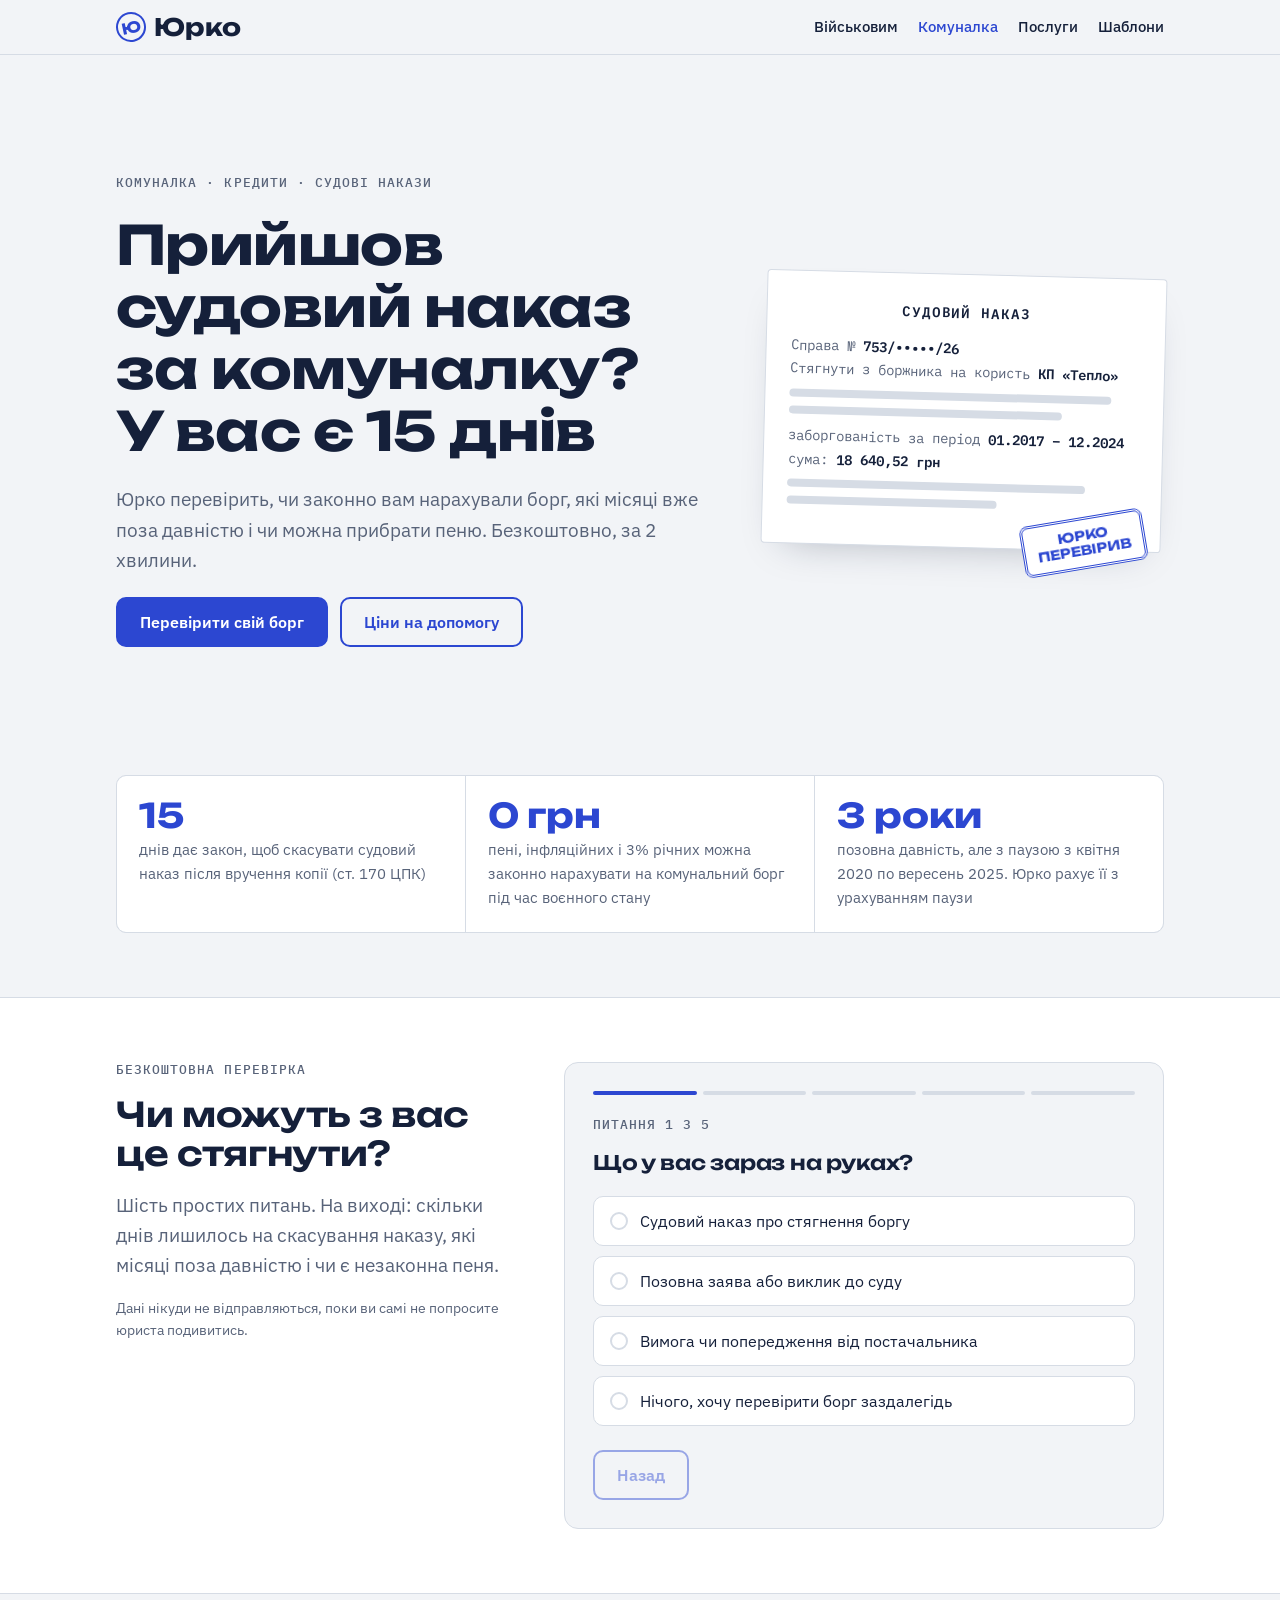
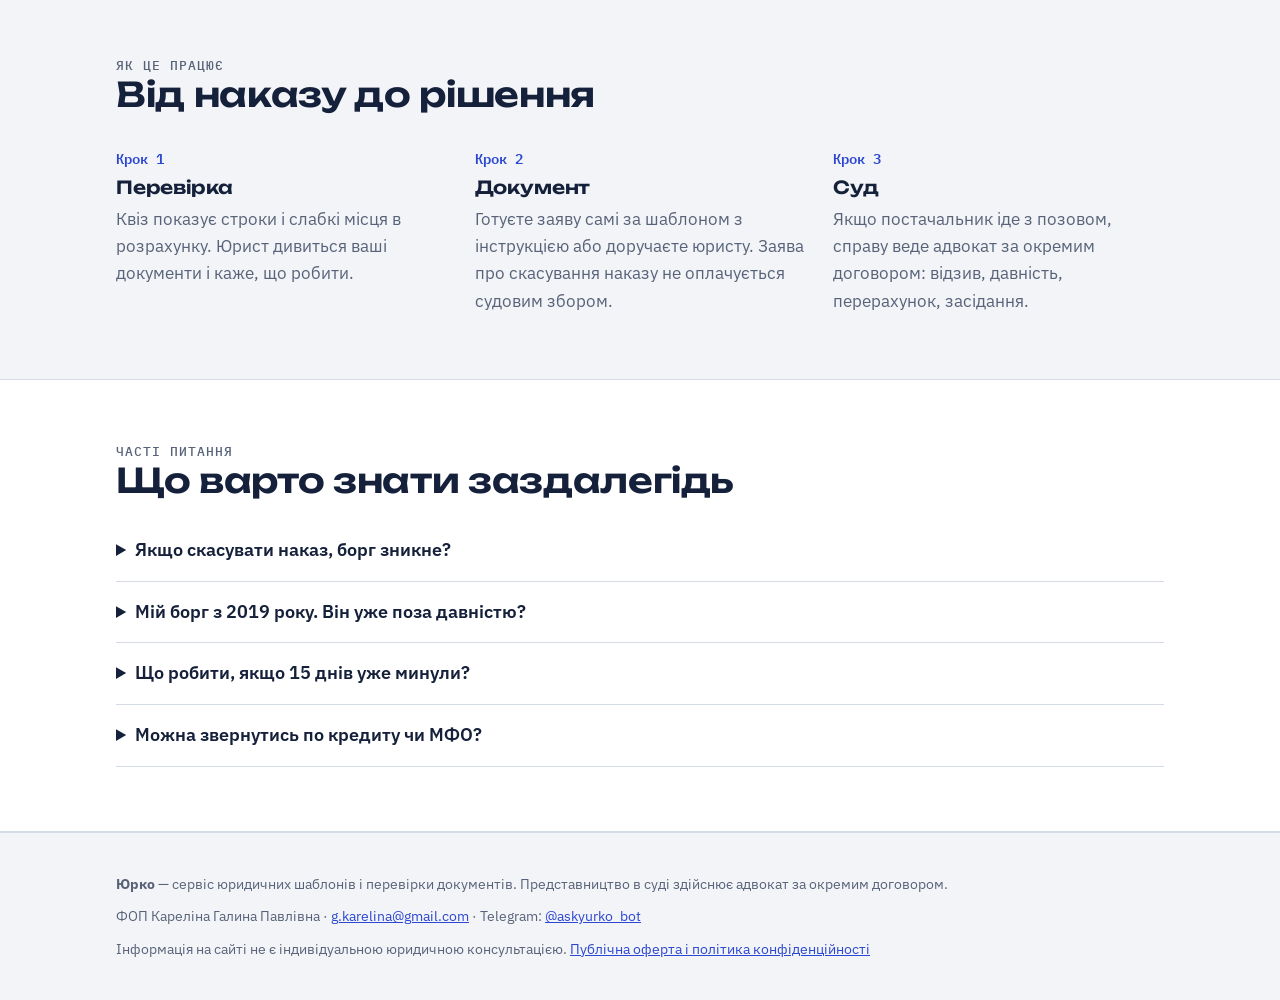
==== komunalka.html @ 77c4c66b "Кредити військовим — головний напрям: новий квіз, пакети, 4 шаблони, код від побратима; комуналка — " ====
<!doctype html>
<html lang="uk">
<head>
<meta charset="utf-8">
<meta name="viewport" content="width=device-width, initial-scale=1, viewport-fit=cover">
<title>Юрко — борг за комуналку</title>
<meta name="claude:viewport-fit-sides" content="cover">
<meta name="description" content="Прийшов судовий наказ за комуналку? Перевірте за 2 хвилини, чи все нараховано законно, і скільки днів лишилось на скасування.">
<meta property="og:title" content="Юрко — перевірка боргу за комуналку">
<meta property="og:description" content="Безкоштовна перевірка: давність, пеня, строк на скасування судового наказу.">
<link rel="preconnect" href="https://fonts.googleapis.com">
<link rel="preconnect" href="https://fonts.gstatic.com" crossorigin>
<link rel="stylesheet" href="https://fonts.googleapis.com/css2?family=Unbounded:wght@500;600;700&family=IBM+Plex+Sans:wght@400;500;600&family=IBM+Plex+Mono:wght@400;500;600&display=swap&subset=cyrillic">
<link rel="stylesheet" href="assets/style.css">
<!-- Meta Pixel / Google tag: вставити після створення рекламних акаунтів (див. README) -->
</head>
<body>

<header class="top">
  <div class="wrap">
    <a class="logo" href="index.html"><span>Ю</span>Юрко</a>
    <nav class="nav" aria-label="Головне меню">
      <a href="index.html">Військовим</a>
      <a href="komunalka.html" aria-current="page">Комуналка</a>
      <a href="poslugy.html">Послуги</a>
      <a href="magazyn.html">Шаблони</a>
    </nav>
  </div>
</header>

<main>
  <section class="hero">
    <div class="wrap">
      <div class="copy">
        <p class="eyebrow">Комуналка · кредити · судові накази</p>
        <h1>Прийшов судовий наказ за комуналку? У вас є 15&nbsp;днів</h1>
        <p class="lead">Юрко перевірить, чи законно вам нарахували борг, які місяці вже поза давністю і чи можна прибрати пеню. Безкоштовно, за 2 хвилини.</p>
        <div class="actions">
          <a class="btn" href="#perevirka">Перевірити свій борг</a>
          <a class="btn ghost" href="poslugy.html">Ціни на допомогу</a>
        </div>
      </div>
      <div class="doc" aria-hidden="true">
        <div class="t">СУДОВИЙ НАКАЗ</div>
        <div>Справа № <b>753/•••••/26</b></div>
        <div>Стягнути з боржника на користь <b>КП «Тепло»</b></div>
        <div class="ln" style="width:92%"></div>
        <div class="ln" style="width:78%"></div>
        <div>заборгованість за період <b>01.2017 – 12.2024</b></div>
        <div>сума: <b>18 640,52 грн</b></div>
        <div class="ln" style="width:85%"></div>
        <div class="ln" style="width:60%"></div>
        <div class="stamp">ЮРКО<br>ПЕРЕВІРИВ</div>
      </div>
    </div>
  </section>

  <section style="padding-top:0">
    <div class="wrap">
      <div class="facts">
        <div><span class="n mono">15</span><p>днів дає закон, щоб скасувати судовий наказ після вручення копії (ст. 170 ЦПК)</p></div>
        <div><span class="n mono">0&nbsp;грн</span><p>пені, інфляційних і 3% річних можна законно нарахувати на комунальний борг під час воєнного стану</p></div>
        <div><span class="n mono">3&nbsp;роки</span><p>позовна давність, але з паузою з квітня 2020 по вересень 2025. Юрко рахує її з урахуванням паузи</p></div>
      </div>
    </div>
  </section>

  <section class="band" id="perevirka">
    <div class="wrap quiz">
      <div class="intro">
        <p class="eyebrow">Безкоштовна перевірка</p>
        <h2>Чи можуть з вас це стягнути?</h2>
        <p class="lead">Шість простих питань. На виході: скільки днів лишилось на скасування наказу, які місяці поза давністю і чи є незаконна пеня.</p>
        <p class="note">Дані нікуди не відправляються, поки ви самі не попросите юриста подивитись.</p>
      </div>
      <div class="panel" id="quiz" aria-live="polite">
        <noscript>Для перевірки увімкніть JavaScript або напишіть нам у Telegram.</noscript>
      </div>
    </div>
  </section>

  <section>
    <div class="wrap">
      <p class="eyebrow">Як це працює</p>
      <h2>Від наказу до рішення</h2>
      <div class="steps">
        <div><span class="k">Крок 1</span><h3>Перевірка</h3><p>Квіз показує строки і слабкі місця в розрахунку. Юрист дивиться ваші документи і каже, що робити.</p></div>
        <div><span class="k">Крок 2</span><h3>Документ</h3><p>Готуєте заяву самі за шаблоном з інструкцією або доручаєте юристу. Заява про скасування наказу не оплачується судовим збором.</p></div>
        <div><span class="k">Крок 3</span><h3>Суд</h3><p>Якщо постачальник іде з позовом, справу веде адвокат за окремим договором: відзив, давність, перерахунок, засідання.</p></div>
      </div>
    </div>
  </section>

  <section class="band">
    <div class="wrap">
      <p class="eyebrow">Часті питання</p>
      <h2>Що варто знати заздалегідь</h2>
      <div style="margin-top:20px">
        <details><summary>Якщо скасувати наказ, борг зникне?</summary><p>Ні. Скасування наказу означає, що постачальник має подати звичайний позов, і суд розгляне справу з вашою участю. Там можна заявити про давність, оскаржити розрахунок і прибрати пеню. Якщо борг реальний і в межах давності, сплатити доведеться саме його.</p></details>
        <details><summary>Мій борг з 2019 року. Він уже поза давністю?</summary><p>Найімовірніше, ні. З 2 квітня 2020 по 3 вересня 2025 року давність не спливала, а з 4 вересня 2025 продовжилась з того місця, де зупинилась. Через це зараз поза давністю лише борги приблизно до весни 2018 року. Квіз рахує це для кожного місяця.</p></details>
        <details><summary>Що робити, якщо 15 днів уже минули?</summary><p>Подати заяву про скасування наказу разом з клопотанням про поновлення строку і пояснити поважну причину: не отримували лист, лікування, служба, виїзд. Тут краще порадитись з юристом.</p></details>
        <details><summary>Можна звернутись по кредиту чи МФО?</summary><p>Так. Ми працюємо і з кредитними боргами: перевірка нарахувань, відзиви на позови банків і фінкомпаній. Напишіть у формі після квізу.</p></details>
      </div>
    </div>
  </section>
</main>

<footer>
  <div class="wrap">
    <p><b>Юрко</b> — сервіс юридичних шаблонів і перевірки документів. Представництво в суді здійснює адвокат за окремим договором.</p>
    <p>ФОП Кареліна Галина Павлівна · <a href="mailto:g.karelina@gmail.com">g.karelina@gmail.com</a> · Telegram: <a href="https://t.me/askyurko_bot">@askyurko_bot</a></p>
    <p>Інформація на сайті не є індивідуальною юридичною консультацією. <a href="oferta.html">Публічна оферта і політика конфіденційності</a></p>
  </div>
</footer>

<script src="assets/davnist.js"></script>
<script src="assets/app.js"></script>
</body>
</html>
---- assets/style.css ----
/* Юрко · спільні стилі
   Layout: стрічка «документа» — вузька колонка тексту, широкі смуги для квізу і пакетів. */
:root {
  --paper: #F2F4F7;
  --card: #FFFFFF;
  --ink: #15203A;
  --muted: #586379;
  --line: #D6DCE5;
  --stamp: #2C47D1;
  --stamp-soft: #E3E8FC;
  --on-stamp: #FFFFFF;
  --ok: #1D7549;
  --ok-soft: #DDF1E6;
  --warn: #A85A12;
  --warn-soft: #FBEBDB;
  --f-display: "Unbounded", "Arial Black", system-ui, sans-serif;
  --f-body: "IBM Plex Sans", "Segoe UI", system-ui, sans-serif;
  --f-mono: "IBM Plex Mono", ui-monospace, "Consolas", monospace;
  --r: 10px;
  --wrap: 1080px;
}
@media (prefers-color-scheme: dark) {
  :root:not([data-theme="light"]) {
    --paper: #0E1421; --card: #161E2F; --ink: #E7EBF3; --muted: #9AA5B9; --line: #283350;
    --stamp: #8297FF; --stamp-soft: #1F2A55; --on-stamp: #0E1421; --ok: #55C792; --ok-soft: #12352A;
    --warn: #EBA160; --warn-soft: #3A2817; color-scheme: dark;
  }
}
:root[data-theme="dark"] {
  --paper: #0E1421; --card: #161E2F; --ink: #E7EBF3; --muted: #9AA5B9; --line: #283350;
  --stamp: #8297FF; --stamp-soft: #1F2A55; --on-stamp: #0E1421; --ok: #55C792; --ok-soft: #12352A;
  --warn: #EBA160; --warn-soft: #3A2817; color-scheme: dark;
}

* { box-sizing: border-box; }
body {
  margin: 0; background: var(--paper); color: var(--ink);
  font: 400 17px/1.6 var(--f-body);
  -webkit-font-smoothing: antialiased;
}
a { color: var(--stamp); }
h1, h2, h3 { font-family: var(--f-display); line-height: 1.15; text-wrap: balance; margin: 0; letter-spacing: -0.01em; }
h1 { font-size: clamp(30px, 5.4vw, 54px); font-weight: 700; }
h2 { font-size: clamp(24px, 3.4vw, 34px); font-weight: 600; }
h3 { font-size: 18px; font-weight: 600; }
p { margin: 0; }
.mono { font-family: var(--f-mono); font-variant-numeric: tabular-nums; }
.eyebrow { font: 500 13px/1.3 var(--f-mono); letter-spacing: 0.08em; text-transform: uppercase; color: var(--muted); }
.lead { font-size: 19px; color: var(--muted); max-width: 60ch; }

.wrap {
  max-width: var(--wrap); margin: 0 auto;
  padding-left: max(16px, env(safe-area-inset-left, 0px));
  padding-right: max(16px, env(safe-area-inset-right, 0px));
}
section { padding-block: 64px; }
.band { background: var(--card); border-block: 1px solid var(--line); }

/* Header */
.top { position: sticky; top: env(safe-area-inset-top, 0px); z-index: 10; background: var(--paper); border-bottom: 1px solid var(--line); }
.top .wrap { display: flex; align-items: center; gap: 24px; padding-block: 12px; flex-wrap: wrap; }
.logo { font: 700 24px/1 var(--f-display); color: var(--ink); text-decoration: none; display: flex; align-items: center; gap: 8px; }
.logo span { display: inline-grid; place-items: center; width: 30px; height: 30px; border: 2px solid var(--stamp); border-radius: 50%; color: var(--stamp); font-size: 15px; transform: rotate(-12deg); }
.nav { display: flex; gap: 20px; margin-left: auto; flex-wrap: wrap; }
.nav a { color: var(--ink); text-decoration: none; font-weight: 500; font-size: 15px; }
.nav a[aria-current="page"], .nav a:hover { color: var(--stamp); }

/* Buttons */
.btn {
  display: inline-flex; align-items: center; justify-content: center; gap: 8px;
  font: 600 16px/1 var(--f-body); padding: 15px 22px; border-radius: var(--r);
  border: 2px solid var(--stamp); background: var(--stamp); color: var(--on-stamp); cursor: pointer; text-decoration: none;
}
.btn:hover { filter: brightness(1.08); }
.btn.ghost { background: transparent; color: var(--stamp); }
.btn:focus-visible, input:focus-visible, select:focus-visible, textarea:focus-visible, .opt:focus-visible { outline: 3px solid var(--stamp); outline-offset: 2px; }
.btn[disabled] { opacity: .45; cursor: not-allowed; }

/* Hero */
.hero .wrap { display: grid; grid-template-columns: 1.2fr 0.8fr; gap: 48px; align-items: center; padding-block: 56px 64px; }
.hero .copy { display: grid; gap: 22px; min-width: 0; }
.hero .actions { display: flex; gap: 12px; flex-wrap: wrap; }
.doc {
  position: relative; background: var(--card); border: 1px solid var(--line); border-radius: 4px;
  padding: 26px 24px 30px; font: 14px/1.55 var(--f-mono); color: var(--muted);
  box-shadow: 0 18px 40px -24px rgba(21, 32, 58, .35); transform: rotate(1.5deg);
}
.doc b { color: var(--ink); font-weight: 600; }
.doc s { color: var(--warn); text-decoration-thickness: 2px; }
.doc .t { text-align: center; color: var(--ink); font-weight: 600; letter-spacing: .14em; margin-bottom: 14px; }
.doc .ln { height: 8px; background: var(--line); border-radius: 4px; margin: 9px 0; }
.stamp {
  position: absolute; right: 14px; bottom: -18px; transform: rotate(-11deg);
  border: 3px double var(--stamp); color: var(--stamp); border-radius: 8px; padding: 8px 12px;
  font: 700 13px/1.15 var(--f-display); text-align: center; background: var(--card);
  animation: stamp .5s cubic-bezier(.2,1.6,.4,1) .4s both;
}
@keyframes stamp { from { transform: rotate(-11deg) scale(1.6); opacity: .3; } to { transform: rotate(-11deg) scale(1); opacity: 1; } }
@media (prefers-reduced-motion: reduce) { .stamp { animation: none; } }

/* Facts row */
.facts { display: grid; grid-template-columns: repeat(3, 1fr); gap: 1px; background: var(--line); border: 1px solid var(--line); border-radius: var(--r); overflow: hidden; }
.facts > div { background: var(--card); padding: 22px; display: grid; gap: 6px; align-content: start; }
.facts .n { font: 700 34px/1 var(--f-display); color: var(--stamp); }
.facts p { color: var(--muted); font-size: 15px; }

/* Steps */
.steps { display: grid; grid-template-columns: repeat(3, 1fr); gap: 28px; margin-top: 32px; }
.steps > div { display: grid; gap: 8px; align-content: start; }
.steps .k { font: 600 14px var(--f-mono); color: var(--stamp); }
.steps p { color: var(--muted); }

/* Quiz */
.quiz { display: grid; grid-template-columns: 0.8fr 1.2fr; gap: 48px; }
.quiz .intro { display: grid; gap: 16px; align-content: start; }
.panel { background: var(--paper); border: 1px solid var(--line); border-radius: 14px; padding: 28px; min-width: 0; }
.progress { display: flex; gap: 6px; margin-bottom: 22px; }
.progress i { flex: 1; height: 4px; border-radius: 2px; background: var(--line); }
.progress i.on { background: var(--stamp); }
.q { display: grid; gap: 16px; }
.q legend, .q .qt { font: 600 20px/1.3 var(--f-display); padding: 0; margin-bottom: 4px; }
.q .hint { color: var(--muted); font-size: 15px; }
.opts { display: grid; gap: 10px; }
.opt {
  display: flex; align-items: center; gap: 12px; padding: 14px 16px; border: 1.5px solid var(--line); border-radius: var(--r);
  background: var(--card); cursor: pointer; font-size: 16px; text-align: left; color: var(--ink); font-family: var(--f-body); width: 100%;
}
.opt:hover { border-color: var(--stamp); }
.opt[aria-pressed="true"] { border-color: var(--stamp); background: var(--stamp-soft); }
.opt .dot { width: 18px; height: 18px; border-radius: 50%; border: 2px solid var(--line); flex: none; }
.opt[aria-pressed="true"] .dot { border-color: var(--stamp); background: radial-gradient(var(--stamp) 45%, transparent 50%); }
.row { display: flex; gap: 12px; flex-wrap: wrap; }
.row > label { flex: 1 1 160px; display: grid; gap: 6px; font-size: 14px; color: var(--muted); min-width: 0; }
input, select, textarea {
  font: 16px var(--f-body); padding: 12px 14px; border-radius: var(--r); border: 1.5px solid var(--line);
  background: var(--card); color: var(--ink); width: 100%;
}
.qnav { display: flex; justify-content: space-between; gap: 12px; margin-top: 24px; }

/* Result */
.res { display: grid; gap: 20px; }
.verdict { display: grid; gap: 12px; }
.chip { display: inline-flex; gap: 6px; align-items: center; font: 600 13px/1 var(--f-mono); padding: 7px 10px; border-radius: 999px; text-transform: uppercase; letter-spacing: .05em; width: fit-content; }
.chip.ok { background: var(--ok-soft); color: var(--ok); }
.chip.warn { background: var(--warn-soft); color: var(--warn); }
.chip.info { background: var(--stamp-soft); color: var(--stamp); }
.card { background: var(--card); border: 1px solid var(--line); border-radius: var(--r); padding: 18px; display: grid; gap: 8px; }
.card .big { font: 700 28px/1.1 var(--f-display); }
.strip { display: grid; grid-template-columns: repeat(12, minmax(0, 1fr)); gap: 3px; }
.strip i { height: 18px; border-radius: 3px; background: var(--line); }
.strip i.x { background: var(--ok); }
.strip i.w { background: var(--warn); opacity: .55; }
.yrs { display: grid; gap: 4px; }
.yrs .yr { display: grid; grid-template-columns: 44px 1fr; gap: 8px; align-items: center; font: 12px var(--f-mono); color: var(--muted); }
.legend { display: flex; gap: 16px; flex-wrap: wrap; font-size: 13px; color: var(--muted); }
.legend b { display: inline-block; width: 12px; height: 12px; border-radius: 3px; vertical-align: -1px; margin-right: 6px; }
.note { font-size: 14px; color: var(--muted); }
.flags { display: grid; gap: 8px; padding: 0; margin: 0; list-style: none; }
.flags li { padding-left: 18px; position: relative; font-size: 15px; }
.flags li::before { content: "!"; position: absolute; left: 0; font-weight: 700; color: var(--warn); }

/* Packages */
.plans { display: grid; grid-template-columns: repeat(3, 1fr); gap: 20px; margin-top: 32px; align-items: start; }
.plan { background: var(--card); border: 1px solid var(--line); border-radius: 14px; padding: 26px; display: grid; gap: 16px; min-width: 0; }
.plan.main { border: 2px solid var(--stamp); }
.plan .price { font: 700 32px/1 var(--f-display); }
.plan .price small { font: 500 15px var(--f-body); color: var(--muted); }
.plan ul { margin: 0; padding-left: 20px; display: grid; gap: 6px; }
.plan .who { color: var(--muted); font-size: 15px; }

/* Shop */
.shop { display: grid; gap: 12px; margin-top: 28px; }
.item { display: grid; grid-template-columns: 1fr auto auto; gap: 20px; align-items: center; background: var(--card); border: 1px solid var(--line); border-radius: var(--r); padding: 18px 20px; }
.item > div { min-width: 0; display: grid; gap: 4px; }
.item p { color: var(--muted); font-size: 15px; }
.item .pr { font: 700 20px var(--f-display); white-space: nowrap; }
.item .law { font: 12px var(--f-mono); color: var(--stamp); }

/* FAQ */
details { border-bottom: 1px solid var(--line); padding-block: 16px; }
summary { cursor: pointer; font-weight: 600; font-size: 18px; }
details p { color: var(--muted); margin-top: 10px; max-width: 70ch; }

/* Forms / toast */
.form { display: grid; gap: 12px; }
.msg { padding: 14px 16px; border-radius: var(--r); font-size: 15px; }
.msg.ok { background: var(--ok-soft); color: var(--ok); }
.msg.warn { background: var(--warn-soft); color: var(--warn); }

/* Footer */
footer { padding-block: 40px; border-top: 1px solid var(--line); color: var(--muted); font-size: 14px; }
footer .wrap { display: grid; gap: 10px; }
.prose { max-width: 72ch; display: grid; gap: 14px; }
.prose h2 { font-size: 22px; margin-top: 18px; }

@media (max-width: 860px) {
  .hero .wrap, .quiz { grid-template-columns: 1fr; gap: 32px; }
  .plans, .steps, .facts { grid-template-columns: 1fr; }
  .doc { transform: none; }
  section { padding-block: 44px; }
  .item { grid-template-columns: 1fr auto; }
  .item .btn { grid-column: 1 / -1; }
}
@media (max-width: 480px) {
  .nav { margin-left: 0; gap: 14px; }
  .panel { padding: 20px; }
}
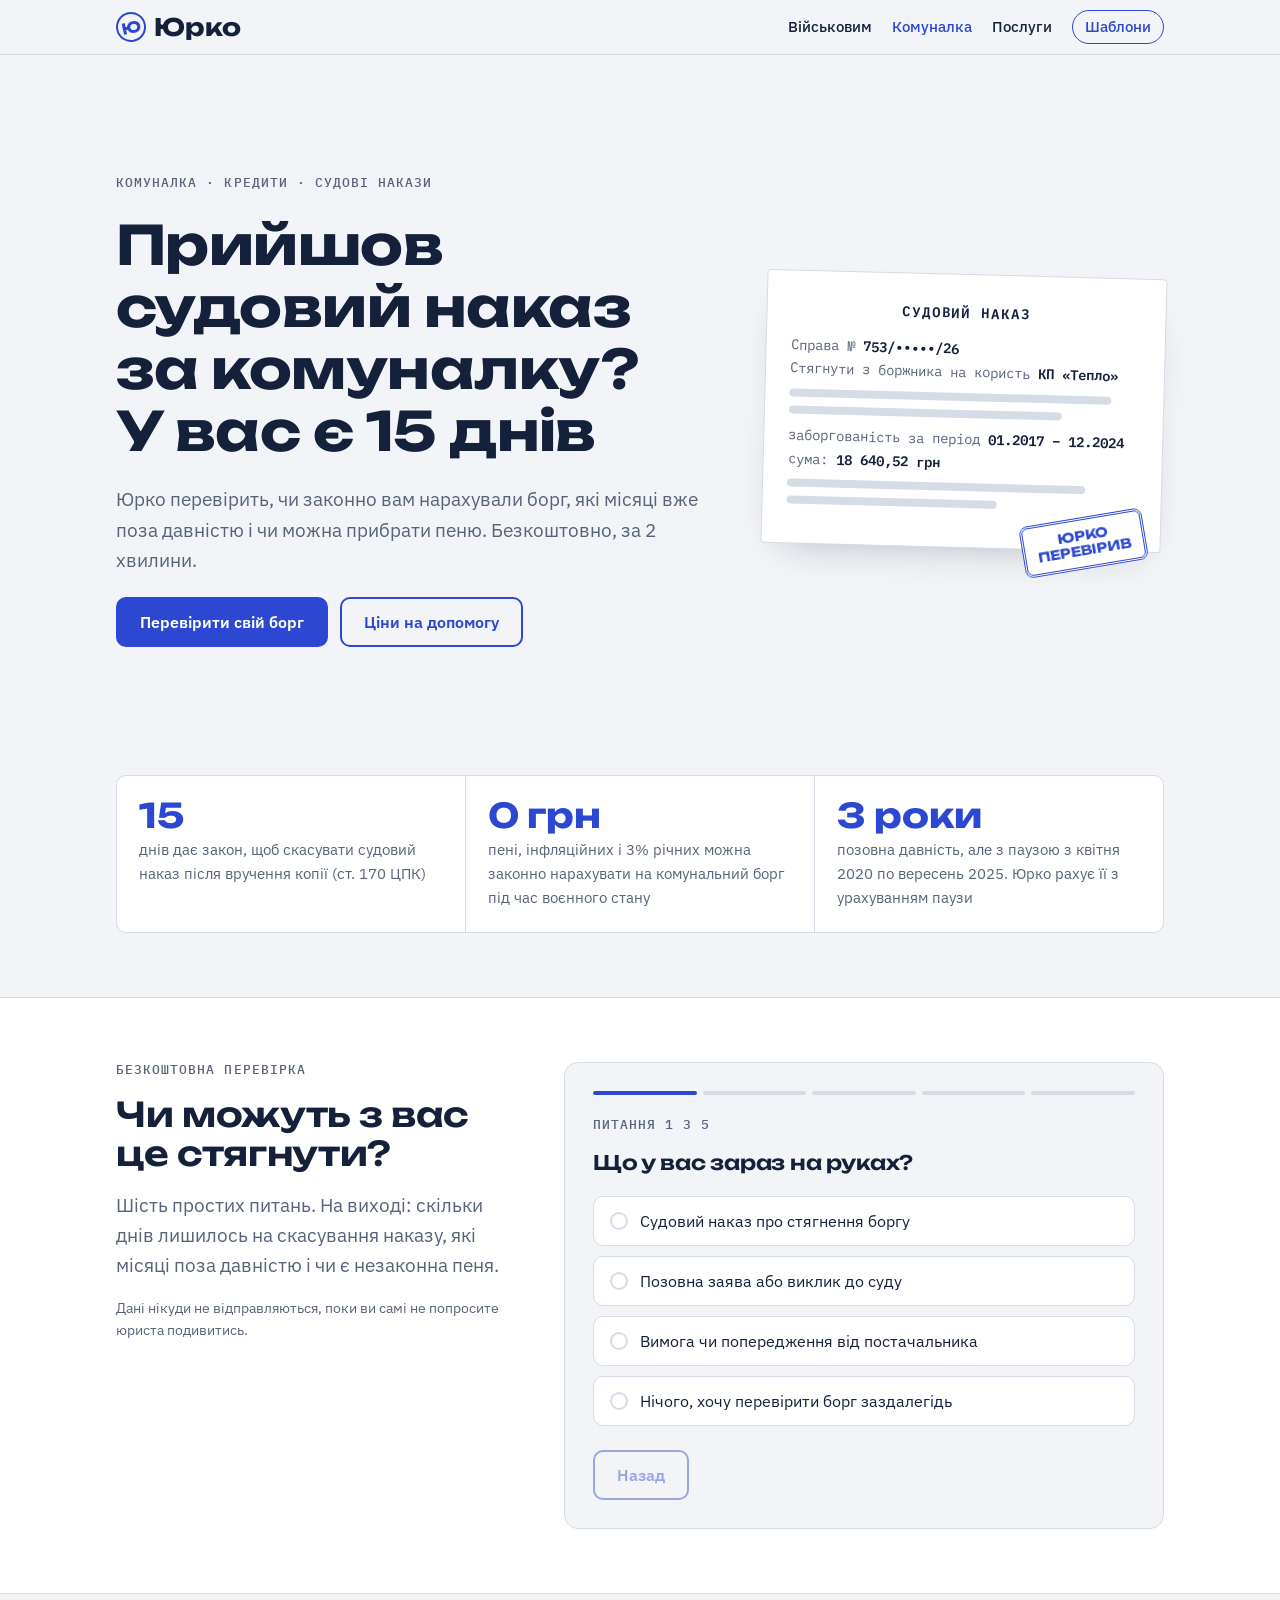
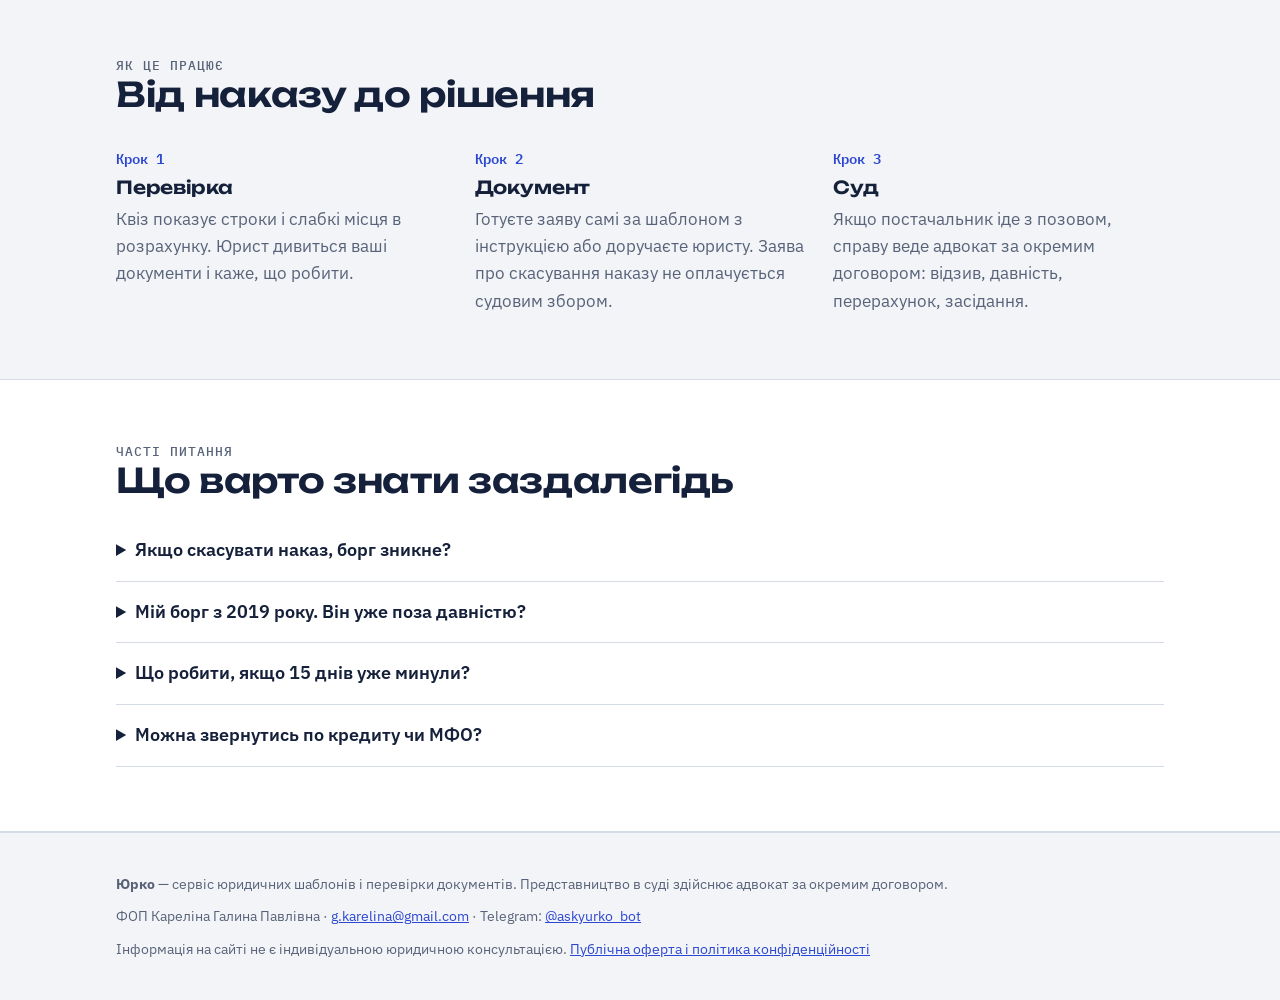
==== commit 023d6c33: "Головна: блок готових шаблонів з цінами і кнопками купівлі, друга кнопка в першому екрані, виділене " ====
--- a/komunalka.html
+++ b/komunalka.html
@@ -23,7 +23,7 @@
       <a href="index.html">Військовим</a>
       <a href="komunalka.html" aria-current="page">Комуналка</a>
       <a href="poslugy.html">Послуги</a>
-      <a href="magazyn.html">Шаблони</a>
+      <a class="pill" href="magazyn.html">Шаблони</a>
     </nav>
   </div>
 </header>
--- a/assets/style.css
+++ b/assets/style.css
@@ -64,6 +64,8 @@
 .nav { display: flex; gap: 20px; margin-left: auto; flex-wrap: wrap; }
 .nav a { color: var(--ink); text-decoration: none; font-weight: 500; font-size: 15px; }
 .nav a[aria-current="page"], .nav a:hover { color: var(--stamp); }
+.nav a.pill { border: 1.5px solid var(--stamp); color: var(--stamp); border-radius: 999px; padding: 4px 12px; margin: -5px 0; }
+.hero .note { margin-top: -8px; }
 
 /* Buttons */
 .btn {
@@ -135,6 +137,8 @@
   font: 16px var(--f-body); padding: 12px 14px; border-radius: var(--r); border: 1.5px solid var(--line);
   background: var(--card); color: var(--ink); width: 100%;
 }
+.my { border: 0; padding: 0; margin: 0; min-width: 0; display: grid; gap: 8px; }
+.my legend { font-size: 14px; color: var(--muted); padding: 0; margin-bottom: 6px; }
 .qnav { display: flex; justify-content: space-between; gap: 12px; margin-top: 24px; }
 
 /* Result */
@@ -202,6 +206,8 @@
   .item .btn { grid-column: 1 / -1; }
 }
 @media (max-width: 480px) {
-  .nav { margin-left: 0; gap: 14px; }
+  .nav { margin-left: 0; gap: 10px; flex-wrap: nowrap; }
+  .nav a { font-size: 14px; }
+  .nav a.pill { padding: 3px 9px; }
   .panel { padding: 20px; }
 }
